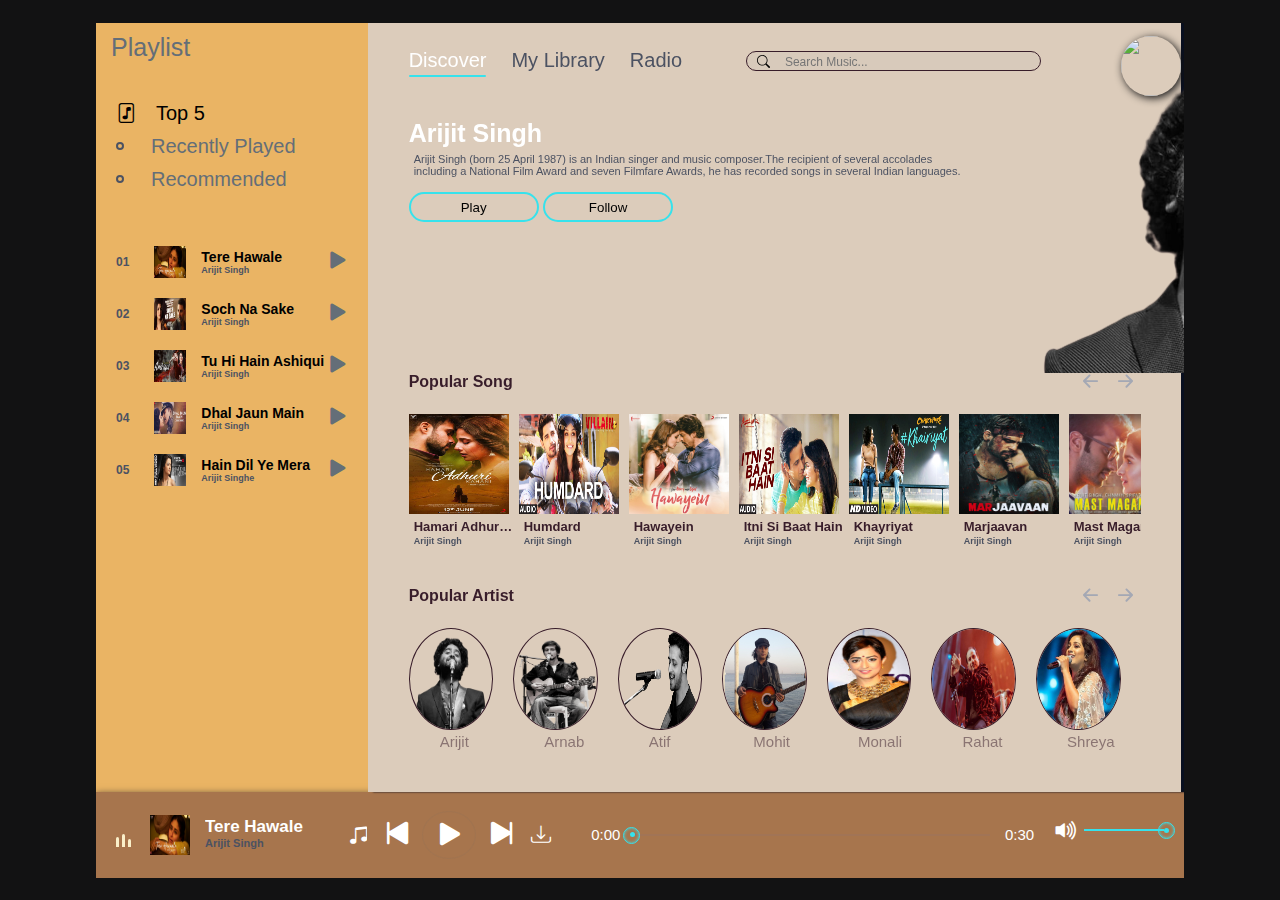
==== arijit.html @ 1f3fd1c6 "test" ====
<!DOCTYPE html>
<html lang="en">
<head>
    <meta charset="UTF-8">
    <meta name="viewport" content="width=device-width, initial-scale=1.0">
    <link rel="stylesheet" href="https://cdn.jsdelivr.net/npm/bootstrap-icons@1.10.5/font/bootstrap-icons.css">
    <link rel="stylesheet" href="style.css">
    <style>
        header .song_side::before{
            background: url('artist/arijit.png');
            background-repeat: no-repeat;
        }
    </style>
    <title>Music Player</title>
</head>
<body>
    <header>
        <div class="menu_side">
            <h1>Playlist</h1>
            <div class="playlist">
                <h4 class="active"><span></span><i class="bi bi-file-music"></i> Top 5</h4>
                <h4><span></span><i class="bi bi-file-music"></i> Recently Played</h4>
                <h4><span></span><i class="bi bi-file-music"></i> Recommended</h4>
            </div>
            <div class="menu_song">
                <li class="songItem">
                    <span>01</span>
                    <img src="img/1.jpg" alt="">
                    <h5>On My Way <br> <div class="subtitle">Alan Walker</div></h5>
                    <i class="bi playListPlay bi-play-fill" id="1"></i>
                </li>
                <li class="songItem">
                    <span>02</span>
                    <img src="img/2.jpg" alt="">
                    <h5>On My Way <br> <div class="subtitle">Alan Walker</div></h5>
                    <i class="bi playListPlay bi-play-fill" id="2"></i>
                </li>
                <li class="songItem">
                    <span>03</span>
                    <img src="on_my_way.jpg" alt="">
                    <h5>On My Way <br> <div class="subtitle">Alan Walker</div></h5>
                    <i class="bi playListPlay bi-play-fill" id="3"></i>
                </li>
                <li class="songItem">
                    <span>04</span>
                    <img src="on_my_way.jpg" alt="">
                    <h5>On My Way <br> <div class="subtitle">Alan Walker</div></h5>
                    <i class="bi playListPlay bi-play-fill" id="4"></i>
                </li>
                <li class="songItem">
                    <span>05</span>
                    <img src="on_my_way.jpg" alt="">
                    <h5>On My Way <br> <div class="subtitle">Alan Walker</div></h5>
                    <i class="bi playListPlay bi-play-fill" id="5"></i>
                </li>
            </div>
        </div>
        <div class="song_side">
            <nav>
                <ul>
                    <li>Discover <span></span></li>
                    <li>My Library</li>
                    <li>Radio</li>
                </ul>
                <div class="search">
                    <i class="bi bi-search"></i>
                    <input type="text" placeholder="Search Music...">
                    <div class="search_result">
                        <!-- <a href="" class="card">
                            <img src="img/1.jpg" alt="">
                            <div class="content">
                                Tere Hawale
                                <div class="subtitle">Arijit Singh</div>
                            </div>
                        </a> -->
                    </div>
                </div>
                <div class="user">
                    <a href="index.html"><img src="ronaldo.jpg" alt=""></a>
                </div>
            </nav>
            <div class="content">
                <h1>Arijit Singh</h1>
                <p>Arijit Singh (born 25 April 1987) is an Indian singer and music composer.The recipient of several accolades<br>including a National Film Award and seven Filmfare Awards, he has recorded songs in several Indian languages. </p>
                <div class="buttons">
                    <button>Play</button>
                    <button>Follow</button>
                </div>
            </div>
            <div class="popular_song">
                <div class="h4">
                    <h4>Popular Song</h4>
                    <div class="button_s">
                        <i class="bi bi-arrow-left-short" id="pop_song_left"></i>
                        <i class="bi bi-arrow-right-short" id="pop_song_right"></i>
                    </div>
                </div>
                <div class="pop_song">
                    <li class="songItem">
                        <div class="img_play">
                            <img src="on_my_way.jpg" alt="">
                            <i class="bi playListPlay bi-play-fill" id="6"></i>
                        </div>
                        <h5>On My Way <br> 
                            <div class="subtitle">Alan Walker</div>
                        </h5>
                    </li>
                    <li class="songItem">
                        <div class="img_play">
                            <img src="on_my_way.jpg" alt="">
                            <i class="bi playListPlay bi-play-fill" id="7"></i>
                        </div>
                        <h5>On My Way <br> 
                            <div class="subtitle">Alan Walker</div>
                        </h5>
                    </li>
                    <li class="songItem">
                        <div class="img_play">
                            <img src="on_my_way.jpg" alt="">
                            <i class="bi playListPlay bi-play-fill" id="8"></i>
                        </div>
                        <h5>On My Way <br> 
                            <div class="subtitle">Alan Walker</div>
                        </h5>
                    </li>
                    <li class="songItem">
                        <div class="img_play">
                            <img src="on_my_way.jpg" alt="">
                            <i class="bi playListPlay bi-play-fill" id="9"></i>
                        </div>
                        <h5>On My Way <br> 
                            <div class="subtitle">Alan Walker</div>
                        </h5>
                    </li>
                    <li class="songItem">
                        <div class="img_play">
                            <img src="on_my_way.jpg" alt="">
                            <i class="bi playListPlay bi-play-fill" id="10"></i>
                        </div>
                        <h5>On My Way <br> 
                            <div class="subtitle">Alan Walker</div>
                        </h5>
                    </li>
                    <li class="songItem">
                        <div class="img_play">
                            <img src="on_my_way.jpg" alt="">
                            <i class="bi playListPlay bi-play-fill" id="11"></i>
                        </div>
                        <h5>On My Way <br> 
                            <div class="subtitle">Alan Walker</div>
                        </h5>
                    </li>
                    <li class="songItem">
                        <div class="img_play">
                            <img src="on_my_way.jpg" alt="">
                            <i class="bi playListPlay bi-play-fill" id="12"></i>
                        </div>
                        <h5>On My Way <br> 
                            <div class="subtitle">Alan Walker</div>
                        </h5>
                    </li>
                    <li class="songItem">
                        <div class="img_play">
                            <img src="on_my_way.jpg" alt="">
                            <i class="bi playListPlay bi-play-fill" id="13"></i>
                        </div>
                        <h5>On My Way <br> 
                            <div class="subtitle">Alan Walker</div>
                        </h5>
                    </li>
                    <li class="songItem">
                        <div class="img_play">
                            <img src="on_my_way.jpg" alt="">
                            <i class="bi playListPlay bi-play-fill" id="14"></i>
                        </div>
                        <h5>On My Way <br> 
                            <div class="subtitle">Alan Walker</div>
                        </h5>
                    </li>
                    <li class="songItem">
                        <div class="img_play">
                            <img src="on_my_way.jpg" alt="">
                            <i class="bi playListPlay bi-play-fill" id="15"></i>
                        </div>
                        <h5>On My Way <br> 
                            <div class="subtitle">Alan Walker</div>
                        </h5>
                    </li>
                    <li class="songItem">
                        <div class="img_play">
                            <img src="on_my_way.jpg" alt="">
                            <i class="bi playListPlay bi-play-fill" id="16"></i>
                        </div>
                        <h5>On My Way <br> 
                            <div class="subtitle">Alan Walker</div>
                        </h5>
                    </li>
                    <li class="songItem">
                        <div class="img_play">
                            <img src="on_my_way.jpg" alt="">
                            <i class="bi playListPlay bi-play-fill" id="17"></i>
                        </div>
                        <h5>On My Way <br> 
                            <div class="subtitle">Alan Walker</div>
                        </h5>
                    </li>
                    <li class="songItem">
                        <div class="img_play">
                            <img src="on_my_way.jpg" alt="">
                            <i class="bi playListPlay bi-play-fill" id="18"></i>
                        </div>
                        <h5>On My Way <br> 
                            <div class="subtitle">Alan Walker</div>
                        </h5>
                    </li>
                    <li class="songItem">
                        <div class="img_play">
                            <img src="on_my_way.jpg" alt="">
                            <i class="bi playListPlay bi-play-fill" id="19"></i>
                        </div>
                        <h5>On My Way <br> 
                            <div class="subtitle">Alan Walker</div>
                        </h5>
                    </li>
                </div>
            </div>
            <div class="popular_artist">
                <div class="h4">
                    <h4>Popular Artist</h4>
                    <div class="button_s">
                        <i class="bi bi-arrow-left-short" id="pop_art_left"></i>
                        <i class="bi bi-arrow-right-short" id="pop_art_right"></i>
                    </div>
                </div>
                <div class="item">
                    <li>
                        <img src="artist/arijit.png" alt="">
                        <p>Arijit</p>
                    </li>
                    <li>
                        <img src="artist/arnab.png" alt="">
                        <p>Arnab</p>
                    </li>
                    <li>
                        <a href="atif.html"><img src="artist/atif.png" alt=""></a>
                        <p>Atif</p>
                    </li>
                    <li>
                        <img src="artist/mohit.jpg" alt="">
                        <p>Mohit</p>
                    </li>
                    <li>
                        <img src="artist/monali.jpg" alt="">
                        <p>Monali</p>
                    </li>
                    <li>
                        <img src="artist/rahat.jpg" alt="">
                        <p>Rahat</p>
                    </li>
                    <li>
                        <img src="artist/shreya.jpg" alt="">
                        <p>Shreya</p>
                    </li>
                </div>
            </div>
        </div>
        <div class="master_play">
            <div class="wave" id="wave">
                <div class="wave1"></div>
                <div class="wave1"></div>
                <div class="wave1"></div>
            </div>
            <img src="img/1.jpg" alt="" id="poster_master_play">
            <h5 id="title">
                Tere Hawale
                <div class="subtitle">Arijit Singh</div>
            </h5>
            <div class="icon">
                <i class="bi shuffle bi-music-note-beamed" id="shuffle">Next</i>
                <i class="bi bi-skip-start-fill" id="back"></i>
                <i class="bi bi-play-fill" id="masterPlay"></i>
                <i class="bi bi-skip-end-fill" id="next"></i>
                <a href="" download id="download"><i class="bi bi-download"></i></a>
            </div>
            <span id="current_start">0:00</span>
            <div class="bar">
                <input type="range" id="seek" min="0" max="100">
                <div class="bar2" id="bar2"></div>
                <div class="dot" id="dot"></div>
            </div>
            <span id="current_end">0:30</span>
            <div class="vol">
                <i class="bi bi-volume-up-fill" id="vol_icon"></i>
                <input type="range" min="0" max="100" id="vol">
                <div class="vol_bar" id="vol_bar"></div>
                <div class="dot" id="vol_dot"></div>
            </div>
        </div>
    </header>
    <script src="arijit.js"></script>
</body>
</html>
---- style.css ----
*{
    margin: 0px;
    padding: 0px;
}
body{
    font-family: Arial, Helvetica, sans-serif;
    width: 100%;
    height: 100vh;
    background-color: #121213;
    display: grid;
    place-items: center;
}
header{
    position: relative;
    width: 85%;
    height: 95%;
    /* border: 1px solid #ffffff; */
    display: flex;
    flex-wrap: wrap;
    overflow: hidden;
}
header .menu_side,.song_side{
    width: 25%;
    height: 90%;
    /* border: 1px solid #ffffff; */
    /* background-color: #111727; */
    background-color: #EAB464;
    box-shadow: 5px 0px 2px #090f1f;
    color: #ffffff;
}
header .song_side{
    width: 74.75%;
    /* background-color: #0b1320; */
    background-color: #DCCCBB;
}
header .master_play{
    width: 100%;
    height: 10%;
    /* background-color: #111727; */
    background-color: #A7754D;
    box-shadow: 0px 3px 8px #090f1f;
    /* border: 1px solid #ffffff; */
}
header .menu_side h1{
    font-size: 25px;
    margin-left: 15px;
    margin-top: 10px;
    font-weight: 500;
    color: #646E78;
}
header .menu_side .playlist{
    margin: 40px 0px 0px 20px;
}
header .menu_side .playlist h4{
    font-size: 20px;
    font-weight: 400;
    padding-bottom: 10px;
    color: #646E78;
    cursor: pointer;
    display: flex;
    align-items: center;
    transition: .3s linear;
}
header .menu_side .playlist h4:hover{
    color: #000;
}
header .menu_side .playlist h4 span{
    position: relative;
    margin-right: 35px;
}
header .menu_side .playlist h4 span::before{
    content: '';
    position: absolute;
    width: 4px;
    height: 4px;
    border: 2px solid #4c5262;
    border-radius: 50%;
    top: -4px;
    transition: .3s linear;
}
header .menu_side .playlist h4:hover span::before{
    border: 2px solid #ffffff;
}
header .menu_side .playlist h4 .bi{
    display: none;
}
header .menu_side .playlist .active{
    color: #000;
}
header .menu_side .playlist .active span{
    display: none;
}
header .menu_side .playlist .active .bi{
    display: flex;
    margin-right: 20px;
}
header .menu_side .menu_song{
    width: 100%;
    height: 420px;
    /* border: 1px solid #ffffff; */
    margin-top: 40px;
    overflow: auto;
}
header .menu_side .menu_song::-webkit-scrollbar{
    display: none;
}
header .menu_side .menu_song li{
    list-style-type: none;
    position: relative;
    padding: 5px 0px 5px 20px;
    display: flex;
    align-items: center;
    margin-bottom: 10px;
    cursor: pointer;
    transition: .3s linear;
}
header .menu_side .menu_song li:hover{
    background-color: rgba(0, 204, 187,.3);
}
header .menu_side .menu_song li span{
    font-size: 12px;
    font-weight: 600;
    color: #4c5262;
}
header .menu_side .menu_song li img{
    width: 32px;
    height: 32px;
    margin-left: 25px;
}
header .menu_side .menu_song li h5{
    font-size: 14px;
    margin-left: 15px;
    width: 170px;
    /* border: 1px solid #fff; */
    overflow: hidden;
    text-overflow: ellipsis;
    white-space: nowrap;
    color: #000;
}
header .menu_side .menu_song li h5 .subtitle{
    font-size: 9px;
    color: #4c5262;
}
header .menu_side .menu_song li .bi{
    position: absolute;
    right: 15px;
    font-size: 30px;
    color: #646E78;
}
header .master_play{
    display: flex;
    align-items: center;
    padding: 0px 20px;
}
header .master_play .wave {
    width: 30px;
    height: 30px;
    /* border: 1px solid #ffffff; */
    padding-bottom: 5px;
    display: flex;
    align-items: flex-end; 
    margin-right: 10px;    
}
header .master_play .wave .wave1{
    width: 3px;
    height: 10px;
    background: #FAF0CA;
    margin-right: 3px;
    border-radius: 10px 10px 0px 0px;
    /* animation: wave .5s linear infinite; */
}
header .master_play .wave .wave1:nth-child(2){
    height: 13px;
    margin-right: 3px;
    animation-delay: .4s;
}
header .master_play .wave .wave1:nth-child(3){
    height: 8px;
    animation-delay: .8s;
}
header .master_play .wave .wave1:nth-child(4){
    height: 7px;
    animation-delay: .4s;
}
header .master_play .wave .wave1:nth-child(5){
    height: 14px;
    animation-delay: .2s;
}
header .master_play .wave .wave1:nth-child(6){
    height: 9px;
    animation-delay: .9s;
}
/* javascript classes */

header .master_play .active1 .wave1{
    animation: wave .5s linear infinite;
}
header .master_play .active1 .wave1:nth-child(2){
    animation-delay: .4s;
}
header .master_play .active1 .wave1:nth-child(3){
    animation-delay: .8s;
}
header .master_play .active1 .wave1:nth-child(4){
    animation-delay: .2s;
}
header .master_play .active1 .wave1:nth-child(5){
    animation-delay: .6s;
}
header .master_play .active1 .wave1:nth-child(6){
    animation-delay: .9s;
}
@keyframes wave{
    0%{
        height: 10px;

    }
    50%{
        height: 15px;

    }
    100%{
        height: 10px;

    }
}
header .master_play img{
    width: 40px;
    height: 40px;
}
header .master_play h5{
    width: 130px;
    /* border: 1px solid #fff; */
    margin-left: 15px;
    color: #fff;
    line-height: 17px;
    overflow: hidden;
    text-overflow: ellipsis;
    white-space: nowrap;
    font-size: 17px;
}
header .master_play h5 .subtitle{
    font-size: 11px;
    color: #4c5262;
    width: 100%;
    overflow: hidden;
    text-overflow: ellipsis;
    white-space: nowrap;
}
header .master_play .icon{
    font-size: 40px;
    color: #fff;
    margin: 0px 20px 0px 40px;
    display: flex;
    align-items: center;
}
header .master_play .icon .bi{
    cursor: pointer;
    outline: none;
}
header .master_play .icon .shuffle{
    font-size: 20px;
    margin-right: 10px;
    width: 18.5px;
    overflow: hidden;
    display: flex;
    align-items: center;
}
header .master_play .icon #download{
    text-decoration: none;
    color: #fff;
    font-size: 20px;
    margin-left: 10px;
}
header .master_play .icon .bi:nth-child(3){
    border: 1px solid rgba(105, 105, 105, .1);
    border-radius: 50%;
    padding: 1px 5px 0px 7px;
    margin: 0px 5px;
}
header .master_play span{
    color: #fff;
    width: 32px;
    /* border: 1px solid #fff; */
    font-size: 11px;
    font-weight: 400;
}
header .master_play #current_start{
    margin: 0px 0px 0px 20px;
    font-size: 15px;
}
header .master_play #current_end{
    font-size: 15px;
}
header .master_play .bar{
    position: relative;
    width: 43%;
    height: 2px;
    background: rgba(105, 105, 170, .1);
    margin: 0px 15px 0px 10px;
}
header .master_play .bar .bar2{
    position: absolute;
    background: #36e2ec;
    width: 0%;
    height: 100%;
    top: 0;
    left: -12px;
    transition: .3s linear;
}
header .master_play .bar .dot{
    position: absolute;
    width: 5px;
    height: 5px;
    background: #36e2ec;
    border-radius: 50%;
    left: 0%;
    top: -1.5px;
    transition: .3s linear;
}
header .master_play .bar .dot::before{
    content: '';
    position: absolute;
    width: 15px;
    height: 15px;
    border-radius: 50%;
    border: 1px solid #36e2ec;
    left: -7px;
    top: -5.5px;
    box-shadow: inset 0px 0px 3px #36e2ec;
}
header .master_play .bar input{
    position: absolute;
    width: 100%;
    top: -8.5px;
    left: -8px;
    cursor: pointer;
    z-index: 9999999999999999999999;
    opacity: 0;
    /* height: 20px; */
}
header .master_play .vol{
    position: relative;
    width: 100px;
    height: 2px;
    background: rgba(105, 105, 170, .1);
    margin-left: 50px;
}
header .master_play .vol .bi{
    position: absolute;
    color: #fff;
    font-size: 25px;
    top: -17px;
    left: -30px;
}
header .master_play .vol input{
    position: absolute;
    width: 100%;
    top: -14px;
    left: 0px;
    cursor: pointer;
    z-index: 99999999;
    opacity: 0;
}
header .master_play .vol .vol_bar{
    position: absolute;
    background: #36e2ec;
    width: 100%;
    height: 100%;
    top: -5px;
    transition: .5s linear;
}
header .master_play .vol .dot{
    position: absolute;
    width: 5px;
    height: 5px;
    background: #36e2ec;
    border-radius: 50%;
    left: 100%;
    top: -5.5px;
    transition: .5s linear;
}
header .master_play .vol .dot::before{
    content: '';
    position: absolute;
    width: 15px;
    height: 15px;
    border-radius: 50%;
    border: 1px solid #36e2ec;
    left: -6.5px;
    top: -6.5px;
    box-shadow: inset 0px 0px 3px #36e2ec;
}
header .song_side{
    z-index: 2;
    background-repeat: no-repeat;
}
header .song_side::before{
    content: '';
    position: absolute;
    background: url('artist/arnab.png');
    left: 900px;
    background-repeat: no-repeat;
    width: 100%;
    height: 350px;
    z-index: -1;
}
header .song_side nav{
    width: 90%;
    height: 10%;
    /* border: 1px solid #fff; */
    margin: auto;
    display: flex;
    align-items: center;
    justify-content: space-between;
}
header .song_side nav ul{
    display: flex;
}
header .song_side nav ul li{
    list-style: none;
    position: relative;
    font-size: 20px;
    color: #4c5262;
    margin-right: 25px;
    cursor: pointer;
    transition: .3s linear;
}
header .song_side nav ul li:hover{
    color: #fff;
}
header .song_side nav ul li:nth-child(1){
    color: #fff;
}
header .song_side nav ul li span{
    position: absolute;
    width: 100%;
    height: 2.5px;
    background-color: #36e2ec;
    bottom: -5px;
    left: 0;
    border-radius: 20px;
}
header .song_side nav .search{
    position: relative;
    width: 40%;
    padding: px 10px;
    border-radius: 20px;
    border: 1px solid #381D2A;
    color: black;
}
header .song_side nav .search::before{
    content: '';
    position: absolute;
    width: 100%;
    height: 100%;
    background: rgba(184,184,184,.1);
    border-radius: 20px;
    backdrop-filter: blur(5px);
    z-index: -1;
}
header .song_side nav .search .search_result{
    position: absolute;
    width: 100%;
    height: 200px;
    /* border: 1px solid #fff; */
    margin-top: 10px;
    border-radius: 10px;
    overflow: auto;
    /* background-color: rgba(105, 105, 105, .1); */
}
header .song_side nav .search .search_result::-webkit-scrollbar{
    display: none;
}
header .song_side nav .search .search_result .card{
    width: 100%;
    min-height: 45px;
    border-radius: 10px;
    /* border: 1px solid #fff; */
    display: flex;
    align-items: center;
    background: rgba(184,184,184,.1);
    margin-bottom: 5px;
    text-decoration: none;
    display: none;
}
header .song_side nav .search .search_result .card img{
    width: 35px;
    height: 35px;
    border-radius: 50%;
}
header .song_side nav .search .search_result .card .content{
    width: 80%;
    height: 100%;
    /* border: 1px solid #fff; */
    padding: 0px;
    font-size: 15px;
    font-weight: 700;
    color: #fff;
}
header .song_side nav .search .search_result .card .content .subtitle{
    font-size: 10px;
    color: #a4a8b4;
    font-weight: 500;
}
header .song_side nav .search .bi{
    font-size: 13px;
    padding: 3px 0px 0px 10px;
}
header .song_side nav .search input{
    background: transparent;
    border: none;
    outline: none;
    padding: 0px 10px;
    color: #fff;
    font-size: 12px;
}
header .song_side nav .user{
    position: relative;
    width: 60px;
    height: 60px;
    /* border: 1px solid #ffff; */
    border-radius: 50%;
}
header .song_side nav .user img{
    width: 100%;
    height: 100%;
    border-radius: 50%;
    box-shadow: 2px 2px 8px #121213;
    margin-left: 40px;
    margin-top: 5px;
}
header .song_side .content{
    width: 90%;
    height: 30%;
    /* border: 1px solid #fff; */
    margin: auto;
    padding-top: 20px;
}
header .song_side .content h1{
    font-size: 25px;
    font-weight: 600;
}
header .song_side .content p{
    font-size: 11px;
    font-weight: 400;
    color: #4c5262;
    margin: 5px;
}
header .song_side .content .buttons{
    margin-top: 15px;
}
header .song_side .content .buttons button{
    width: 130px;
    height: 30px;
    border: 2px solid #36e2ec;
    border-radius: 20px;
    outline: none;
    background: none;
    color: #000;
    cursor: pointer;
    transition: .3s linear;
}
header .song_side .content .buttons button:hover{
    background: #381D2A;
    color: #fff;
}
header .song_side .content .buttons button:nth-child(2){
    background: none;
    color: #000;
}
header .song_side .content .buttons button:nth-child(2):hover{
    background: #381D2A;
    color: #fff;
}
header .song_side .popular_song{
    width: 90%;
    height: auto;
    margin: auto;
    margin-top: 15px;
    color: #381D2A;
    /* border: 1px solid #fff; */
}
header .song_side .popular_song .h4{
    display: flex;
    align-items: center;
    justify-content: space-between;
}
header .song_side .popular_song .h4 .bi{
    color: #a4a8b4;
    cursor: pointer;
    transition: .3s linear;
    font-size: 30px;
}
header .song_side .popular_song .h4 .bi:hover{
    color: #000;
}
header .song_side .popular_song .pop_song{
    width: 100%;
    height: 150px;
    margin-top: 15px;
    display: flex;
    /* border: 1px solid #fff; */
    overflow: hidden;
    scroll-behavior: smooth;
}
header .song_side .popular_song .pop_song::-webkit-scrollbar{
    display: none;
}
header .song_side .popular_song .pop_song li{
    min-width: 100px;
    height: 140px;
    list-style-type: none;
    margin-right: 10px;
    transition: .3s linear;
}
header .song_side .popular_song .pop_song li:hover{
    background: rgba(105, 105, 170, .1);
}
header .song_side .popular_song .pop_song li .img_play{
    position: relative;
    width: 100px;
    height: 100px;
    display: flex;
    align-items: center;
    justify-content: center;
}
header .song_side .popular_song .pop_song li .img_play img{
    width: 100%;
    height: 100%;
}
header .song_side .popular_song .pop_song li .img_play .bi{
    position: absolute;
    font-size: 50px;
    cursor: pointer;
    transition: .3s linear;
    color: #fff;
    opacity: 0;
}
header .song_side .popular_song .pop_song li:hover .img_play .bi{
    opacity: 1;
}
header .song_side .popular_song .pop_song li h5{
    padding: 5px 0px 0px 5px;
    line-height: 15px;
    font-size: 13px;
    width: 100px;
    overflow: hidden;
    white-space: nowrap;
    text-overflow: ellipsis;
}
header .song_side .popular_song .pop_song li h5 .subtitle{
    font-size: 9px;
    overflow: hidden;
    white-space: nowrap;
    text-overflow: ellipsis;
    color: #4c5262;
}
header .song_side .popular_artist{
    width: 90%;
    height: auto;
    margin: auto;
    margin-top: 15px;
    /* border: 1px solid #fff; */
}
header .song_side .popular_artist .h4{
    display: flex;
    align-items: center;
    justify-content: space-between;
    color: #381D2A;
}
header .song_side .popular_artist .h4 .bi{
    color: #a4a8b4;
    cursor: pointer;
    transition: .3s linear;
    font-size: 30px;
}
header .song_side .popular_artist .h4 .bi:hover{
    color: #000;
}
header .song_side .popular_artist .item{
    width: 100%;
    height: 150px;
    margin-top: 15px;
    display: flex;
    /* border: 1px solid #fff; */
    overflow: auto;
    scroll-behavior: smooth;
}
header .song_side .popular_artist p{
    width: 100%;
    font-size: 15px;
    color: #381D2A;
    font-weight: 500;
    opacity: .5;
    overflow: hidden;
    margin-left: 30px;
}
header .song_side .popular_artist .item::-webkit-scrollbar{
    display: none;
}
header .song_side .popular_artist .item li{
    list-style-type: none;
    /* position: relative; */
    width: 100px;
    height: 100px;
    border-radius: 50%;
    margin-right: 20px;
    border: 1px solid #381D2A;
    cursor: pointer;
}
header .song_side .popular_artist .item li img{
    width: 100%;
    height: 100%;
    border-radius: 50%;
}
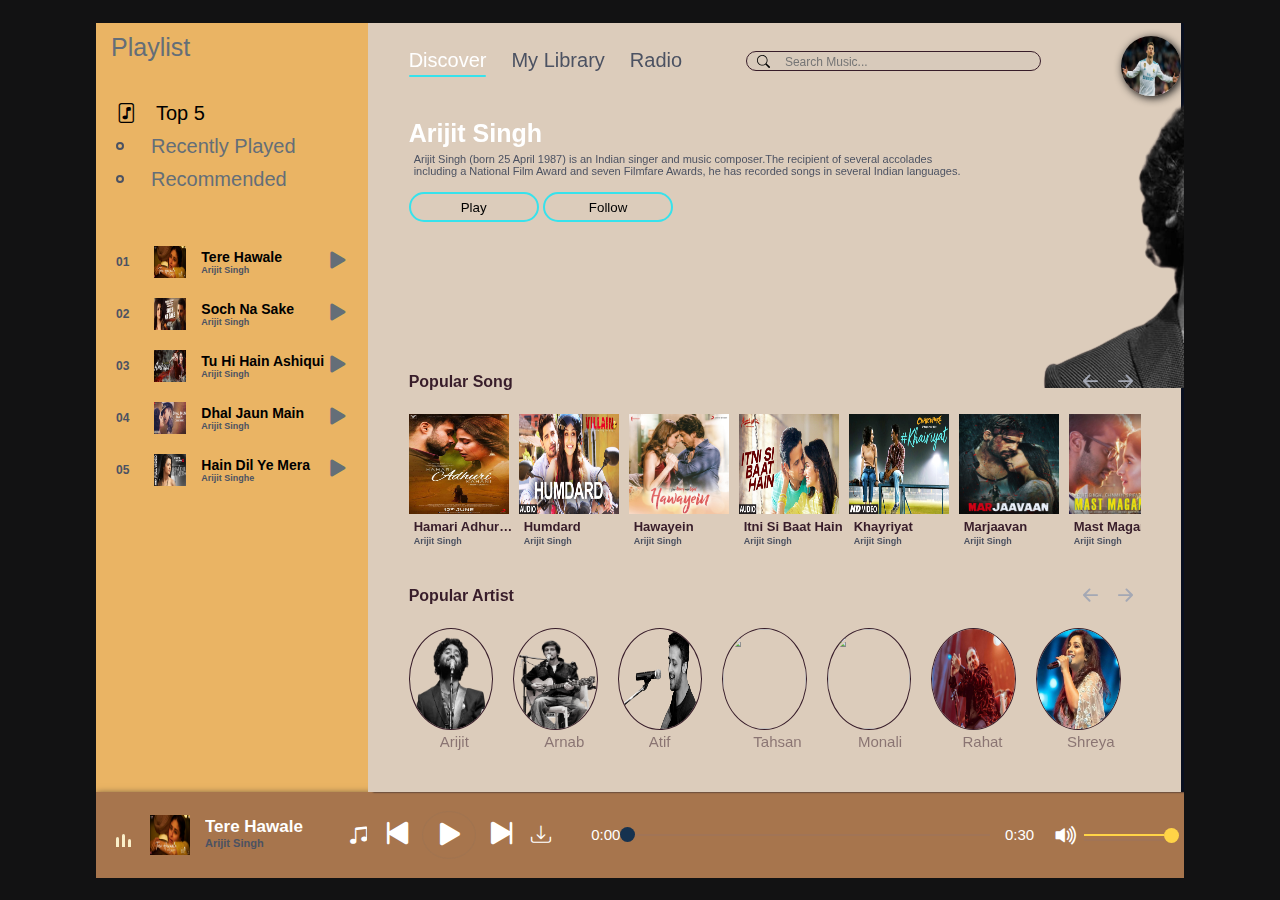
==== commit 3194243e: "test" ====
--- a/arijit.html
+++ b/arijit.html
@@ -9,6 +9,7 @@
         header .song_side::before{
             background: url('artist/arijit.png');
             background-repeat: no-repeat;
+            margin-top: 15px;
         }
     </style>
     <title>Music Player</title>
@@ -83,7 +84,7 @@
                 <h1>Arijit Singh</h1>
                 <p>Arijit Singh (born 25 April 1987) is an Indian singer and music composer.The recipient of several accolades<br>including a National Film Award and seven Filmfare Awards, he has recorded songs in several Indian languages. </p>
                 <div class="buttons">
-                    <button>Play</button>
+                    <button id="play1">Play</button>
                     <button>Follow</button>
                 </div>
             </div>
@@ -246,11 +247,11 @@
                         <p>Atif</p>
                     </li>
                     <li>
-                        <img src="artist/mohit.jpg" alt="">
-                        <p>Mohit</p>
-                    </li>
-                    <li>
-                        <img src="artist/monali.jpg" alt="">
+                        <a href="tahsan.html"><img src="artist/tahsan.png" alt=""></a>
+                        <p>Tahsan</p>
+                    </li>
+                    <li>
+                        <img src="artist/monali.png" alt="">
                         <p>Monali</p>
                     </li>
                     <li>
--- a/style.css
+++ b/style.css
@@ -301,24 +301,24 @@
 }
 header .master_play .bar .bar2{
     position: absolute;
-    background: #36e2ec;
+    background: #16324F;
     width: 0%;
     height: 100%;
     top: 0;
-    left: -12px;
+    left: 2px;
     transition: .3s linear;
 }
 header .master_play .bar .dot{
     position: absolute;
-    width: 5px;
-    height: 5px;
-    background: #36e2ec;
-    border-radius: 50%;
-    left: 0%;
-    top: -1.5px;
-    transition: .3s linear;
-}
-header .master_play .bar .dot::before{
+    width: 15px;
+    height: 15px;
+    background: #16324F;
+    border-radius: 50%;
+    left: -10px;
+    top: -7px;
+    transition: .3s linear;
+}
+/* header .master_play .bar .dot::before{
     content: '';
     position: absolute;
     width: 15px;
@@ -328,7 +328,7 @@
     left: -7px;
     top: -5.5px;
     box-shadow: inset 0px 0px 3px #36e2ec;
-}
+} */
 header .master_play .bar input{
     position: absolute;
     width: 100%;
@@ -345,6 +345,7 @@
     height: 2px;
     background: rgba(105, 105, 170, .1);
     margin-left: 50px;
+    margin-top: 10px;
 }
 header .master_play .vol .bi{
     position: absolute;
@@ -364,7 +365,7 @@
 }
 header .master_play .vol .vol_bar{
     position: absolute;
-    background: #36e2ec;
+    background: #FFD447;
     width: 100%;
     height: 100%;
     top: -5px;
@@ -372,15 +373,15 @@
 }
 header .master_play .vol .dot{
     position: absolute;
-    width: 5px;
-    height: 5px;
-    background: #36e2ec;
+    width: 15px;
+    height: 15px;
+    background: #FFD447;
     border-radius: 50%;
     left: 100%;
-    top: -5.5px;
+    top: -10.5px;
     transition: .5s linear;
 }
-header .master_play .vol .dot::before{
+/* header .master_play .vol .dot::before{
     content: '';
     position: absolute;
     width: 15px;
@@ -390,7 +391,7 @@
     left: -6.5px;
     top: -6.5px;
     box-shadow: inset 0px 0px 3px #36e2ec;
-}
+} */
 header .song_side{
     z-index: 2;
     background-repeat: no-repeat;
@@ -540,6 +541,7 @@
 header .song_side .content h1{
     font-size: 25px;
     font-weight: 600;
+    color: #fff;
 }
 header .song_side .content p{
     font-size: 11px;
@@ -615,7 +617,7 @@
     transition: .3s linear;
 }
 header .song_side .popular_song .pop_song li:hover{
-    background: rgba(105, 105, 170, .1);
+    background: rgba(0, 204, 187,.3);
 }
 header .song_side .popular_song .pop_song li .img_play{
     position: relative;
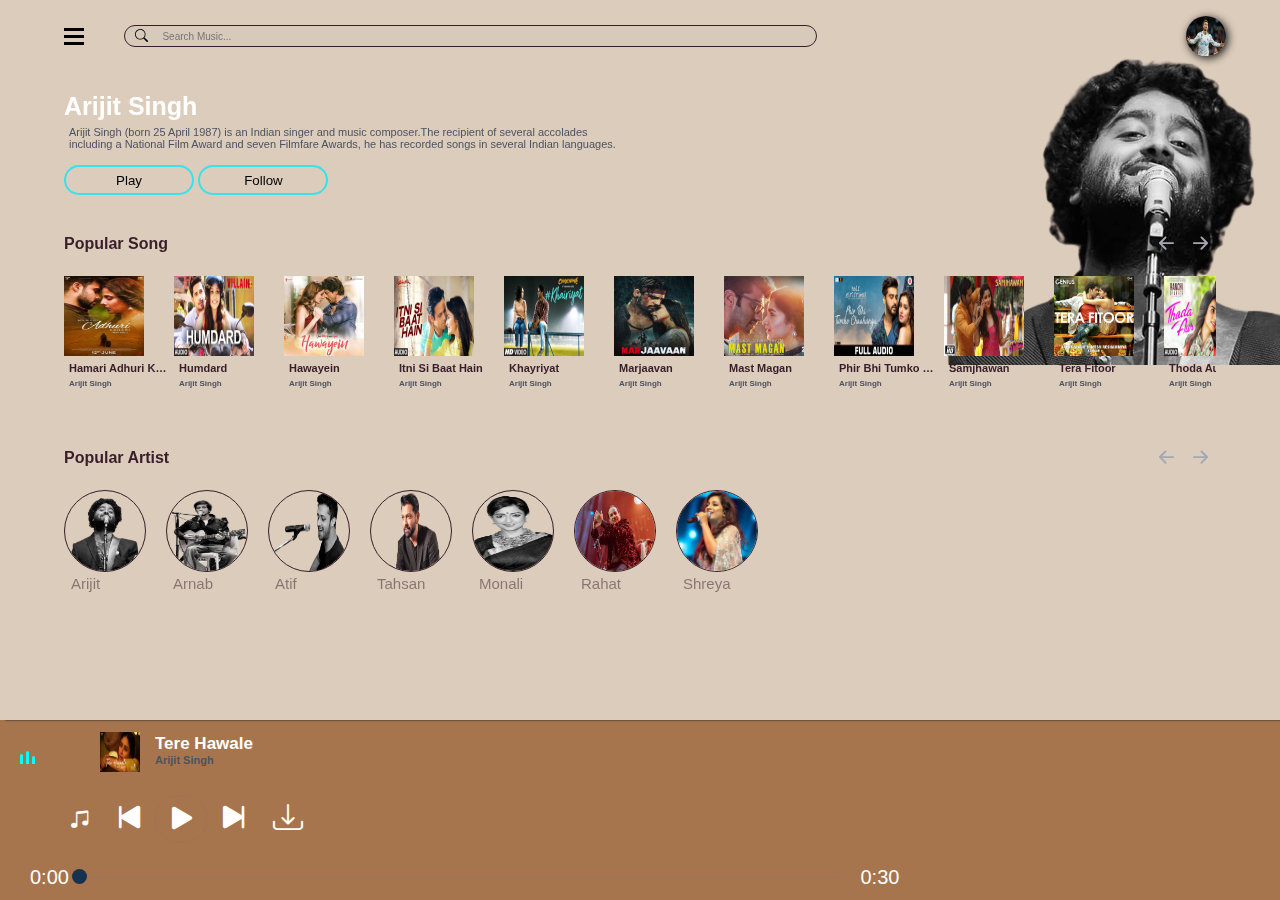
==== commit b23c3ce9: "test" ====
--- a/arijit.html
+++ b/arijit.html
@@ -58,6 +58,11 @@
         </div>
         <div class="song_side">
             <nav>
+                <div class="threedot" id="fetch">
+                    <div class="line"></div>
+                    <div class="line"></div>
+                    <div class="line"></div>
+                </div>
                 <ul>
                     <li>Discover <span></span></li>
                     <li>My Library</li>
--- a/style.css
+++ b/style.css
@@ -4,7 +4,7 @@
 }
 body{
     font-family: Arial, Helvetica, sans-serif;
-    width: 100%;
+    width: 100vw;
     height: 100vh;
     background-color: #121213;
     display: grid;
@@ -12,15 +12,15 @@
 }
 header{
     position: relative;
-    width: 85%;
-    height: 95%;
+    width: 100%;
+    height: 100%;
     /* border: 1px solid #ffffff; */
     display: flex;
     flex-wrap: wrap;
     overflow: hidden;
 }
 header .menu_side,.song_side{
-    width: 25%;
+    width: 20%;
     height: 90%;
     /* border: 1px solid #ffffff; */
     /* background-color: #111727; */
@@ -29,7 +29,7 @@
     color: #ffffff;
 }
 header .song_side{
-    width: 74.75%;
+    min-width: 80%;
     /* background-color: #0b1320; */
     background-color: #DCCCBB;
 }
@@ -47,6 +47,7 @@
     margin-top: 10px;
     font-weight: 500;
     color: #646E78;
+    text-align: center;
 }
 header .menu_side .playlist{
     margin: 40px 0px 0px 20px;
@@ -399,7 +400,7 @@
 header .song_side::before{
     content: '';
     position: absolute;
-    background: url('artist/arnab.png');
+    background: url('artist/ronaldo.png');
     left: 900px;
     background-repeat: no-repeat;
     width: 100%;
@@ -417,6 +418,17 @@
 }
 header .song_side nav ul{
     display: flex;
+}
+.threedot{
+    position: absolute;
+    cursor: pointer;
+    opacity: 0;
+}
+.line{
+    width: 20px;
+    background-color: black;
+    height: 3px;
+    margin: 4px 0px;    
 }
 header .song_side nav ul li{
     list-style: none;
@@ -660,7 +672,7 @@
 }
 header .song_side .popular_artist{
     width: 90%;
-    height: auto;
+    height: 185px;
     margin: auto;
     margin-top: 15px;
     /* border: 1px solid #fff; */
@@ -696,7 +708,7 @@
     font-weight: 500;
     opacity: .5;
     overflow: hidden;
-    margin-left: 30px;
+    margin-left: 20px;
 }
 header .song_side .popular_artist .item::-webkit-scrollbar{
     display: none;
@@ -704,8 +716,8 @@
 header .song_side .popular_artist .item li{
     list-style-type: none;
     /* position: relative; */
-    width: 100px;
-    height: 100px;
+    width: 80px;
+    height: 80px;
     border-radius: 50%;
     margin-right: 20px;
     border: 1px solid #381D2A;
@@ -715,4 +727,111 @@
     width: 100%;
     height: 100%;
     border-radius: 50%;
-}+}
+
+
+
+
+
+
+@media only screen and (max-width: 1400px){
+    .threedot{
+        opacity: 1;
+    }
+    .menu_side{
+        display: none;
+    }
+    .song_side{
+        width: fit-content;
+        height: 80%;
+    }
+    header .song_side nav ul{
+        display: none;
+    }
+    header .song_side nav .search{
+        left: 60px;
+        height: 20px;
+        width: 60%;
+    }
+    header .song_side nav .search input{
+        color: black;
+        width: 60%;
+        font-size: 10px;
+    }
+    header .song_side nav .user{
+        position: relative;
+        width: 40px;
+        height: 40px;
+        /* border: 1px solid #ffff;  */
+        border-radius: 50%;
+        right: 30px;
+        bottom: 5px;
+    }
+    header .song_side::before{
+        margin-top: 30px;
+    }
+    header .song_side nav .search .search_result{
+        height: 100px;
+    }
+    header .song_side .content{
+        height: 120px;
+    }
+    header .song_side .popular_song .pop_song li{
+        width: 100px;
+        height: 100px;
+    }
+    header .song_side .popular_song .pop_song li .img_play{
+        height: 80px;
+        width: 80px;
+    }
+    header .song_side .popular_song .pop_song li h5{
+        font-size: 11px;
+    }
+    header .song_side .popular_song .pop_song li h5 .subtitle{
+        font-size: 8px;
+    }
+    header .song_side .popular_artist .item li{
+        min-height: 40px;
+        min-width: 40px;
+    }
+    header .song_side .popular_artist p{
+        margin-left: 6px;
+    }
+    header .master_play{
+        height: 20%;
+        flex-wrap: wrap;
+    }
+    header .master_play img{
+        margin-left: 40px;
+    }
+    header .master_play .icon .shuffle{
+        margin-right: 20px;
+        margin-left: 10px;
+    }
+    header .master_play .icon #download{
+        text-decoration: none;
+        color: #fff;
+        font-size: 30px;
+        margin-left: 20px;
+        width: 1000px;
+    }
+    header .master_play .vol{
+        display: none;
+    }
+    header .master_play #current_start{
+        margin: 0px 0px 0px 10px;
+        font-size: 20px;
+    }
+    header .master_play .bar{
+        width: 60%;
+        margin: 0px 15px 0px 20px;
+    }
+    header .master_play #current_end{
+        font-size: 20px;
+    }
+    header .master_play .wave .wave1{
+        background-color: aqua;
+    }
+}
+
+
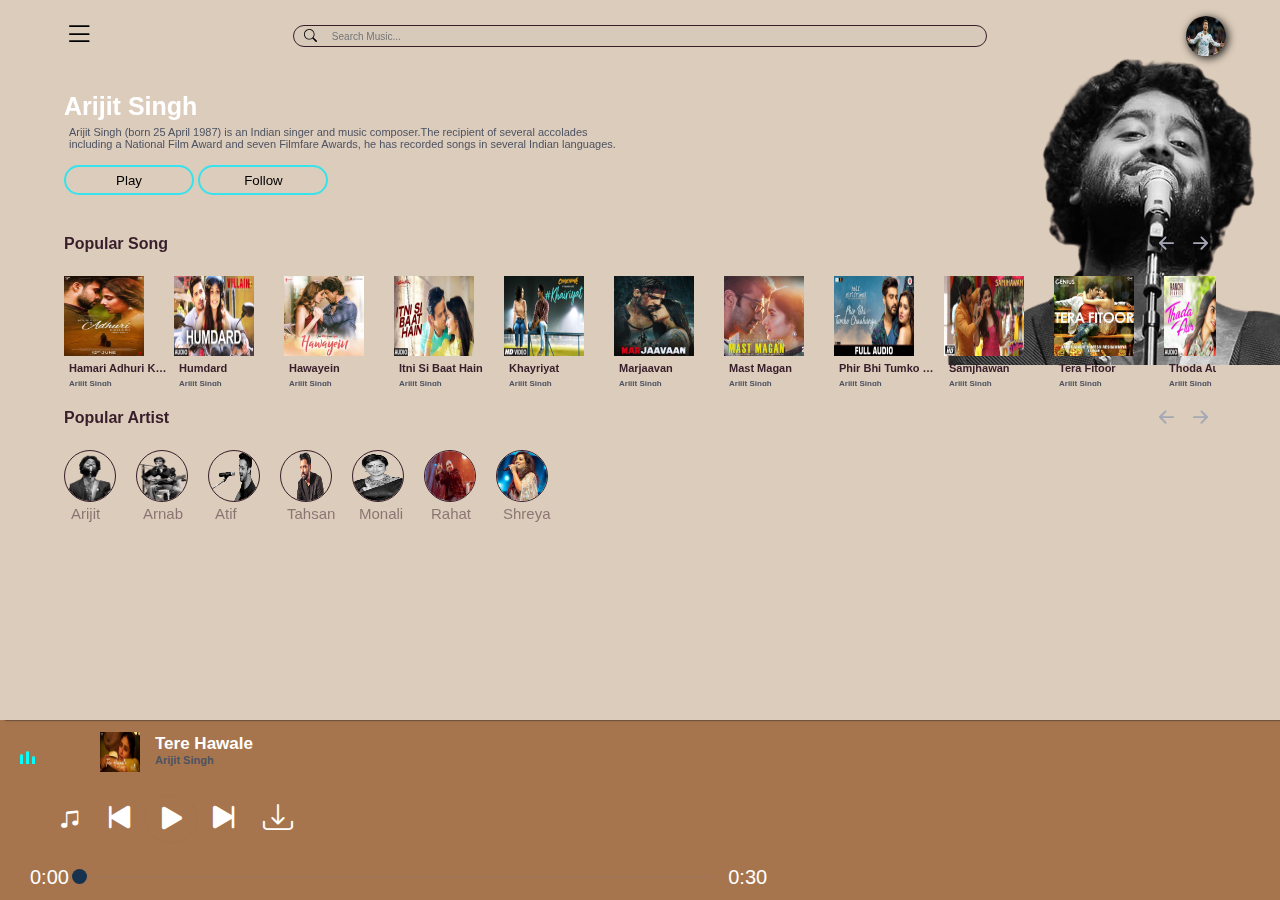
==== commit dd1f38f4: "test" ====
--- a/arijit.html
+++ b/arijit.html
@@ -16,7 +16,10 @@
 </head>
 <body>
     <header>
-        <div class="menu_side">
+        <div class="menu_side v-class">
+            <div class="cross " id="cross">
+                <i class="bi bi-x-circle"></i>
+            </div>
             <h1>Playlist</h1>
             <div class="playlist">
                 <h4 class="active"><span></span><i class="bi bi-file-music"></i> Top 5</h4>
@@ -58,10 +61,8 @@
         </div>
         <div class="song_side">
             <nav>
-                <div class="threedot" id="fetch">
-                    <div class="line"></div>
-                    <div class="line"></div>
-                    <div class="line"></div>
+                <div class="threedot" id="threedot">
+                    <i class="bi bi-list"></i>
                 </div>
                 <ul>
                     <li>Discover <span></span></li>
--- a/style.css
+++ b/style.css
@@ -420,16 +420,33 @@
     display: flex;
 }
 .threedot{
-    position: absolute;
-    cursor: pointer;
-    opacity: 0;
-}
-.line{
+    height: 60px;
     width: 20px;
-    background-color: black;
-    height: 3px;
-    margin: 4px 0px;    
-}
+    color: black;
+    position: relative;
+    top: 12px;
+    cursor: pointer;
+    display: none;
+}
+.threedot .bi{
+    font-size: 30px;
+    font-weight: 700;
+    left: 5px;
+}
+.cross{
+    height: 50px;
+    width: 10px;
+    color: black;
+    position: relative;
+    top: 12px;
+    left: 15px;
+    cursor: pointer;
+}
+.cross .bi{
+    font-size: 30px;
+    font-weight: 700;
+}
+
 header .song_side nav ul li{
     list-style: none;
     position: relative;
@@ -698,7 +715,7 @@
     margin-top: 15px;
     display: flex;
     /* border: 1px solid #fff; */
-    overflow: auto;
+    overflow: hidden;
     scroll-behavior: smooth;
 }
 header .song_side .popular_artist p{
@@ -708,6 +725,7 @@
     font-weight: 500;
     opacity: .5;
     overflow: hidden;
+    scroll-behavior: smooth;
     margin-left: 20px;
 }
 header .song_side .popular_artist .item::-webkit-scrollbar{
@@ -736,20 +754,23 @@
 
 @media only screen and (max-width: 1400px){
     .threedot{
-        opacity: 1;
+        display: block;
     }
     .menu_side{
-        display: none;
+        /* display: none; */
+        min-width: 100%;
+        max-height: 80%;
     }
     .song_side{
-        width: fit-content;
+        /* display: none; */
+        width: 100%;
         height: 80%;
     }
     header .song_side nav ul{
         display: none;
     }
     header .song_side nav .search{
-        left: 60px;
+        left: 10px;
         height: 20px;
         width: 60%;
     }
@@ -776,9 +797,13 @@
     header .song_side .content{
         height: 120px;
     }
+    header .song_side .popular_song .pop_song{
+        /* width: 90px; */
+        height: 110px;
+    }
     header .song_side .popular_song .pop_song li{
-        width: 100px;
-        height: 100px;
+        width: 90px;
+        height: 90px;
     }
     header .song_side .popular_song .pop_song li .img_play{
         height: 80px;
@@ -790,9 +815,16 @@
     header .song_side .popular_song .pop_song li h5 .subtitle{
         font-size: 8px;
     }
+    header .song_side .popular_artist{
+        margin-bottom: 10px;
+        height: 160px;
+    }
+    header .song_side .popular_artist .item{
+        height: 100px;
+    }
     header .song_side .popular_artist .item li{
-        min-height: 40px;
-        min-width: 40px;
+        height: 50px;
+        width: 50px;
     }
     header .song_side .popular_artist p{
         margin-left: 6px;
@@ -806,7 +838,7 @@
     }
     header .master_play .icon .shuffle{
         margin-right: 20px;
-        margin-left: 10px;
+        /* margin-left: 10px; */
     }
     header .master_play .icon #download{
         text-decoration: none;
@@ -823,7 +855,7 @@
         font-size: 20px;
     }
     header .master_play .bar{
-        width: 60%;
+        width: 50%;
         margin: 0px 15px 0px 20px;
     }
     header .master_play #current_end{
@@ -832,6 +864,9 @@
     header .master_play .wave .wave1{
         background-color: aqua;
     }
-}
-
-
+    .v-class{
+        display: none;
+    }
+}
+
+
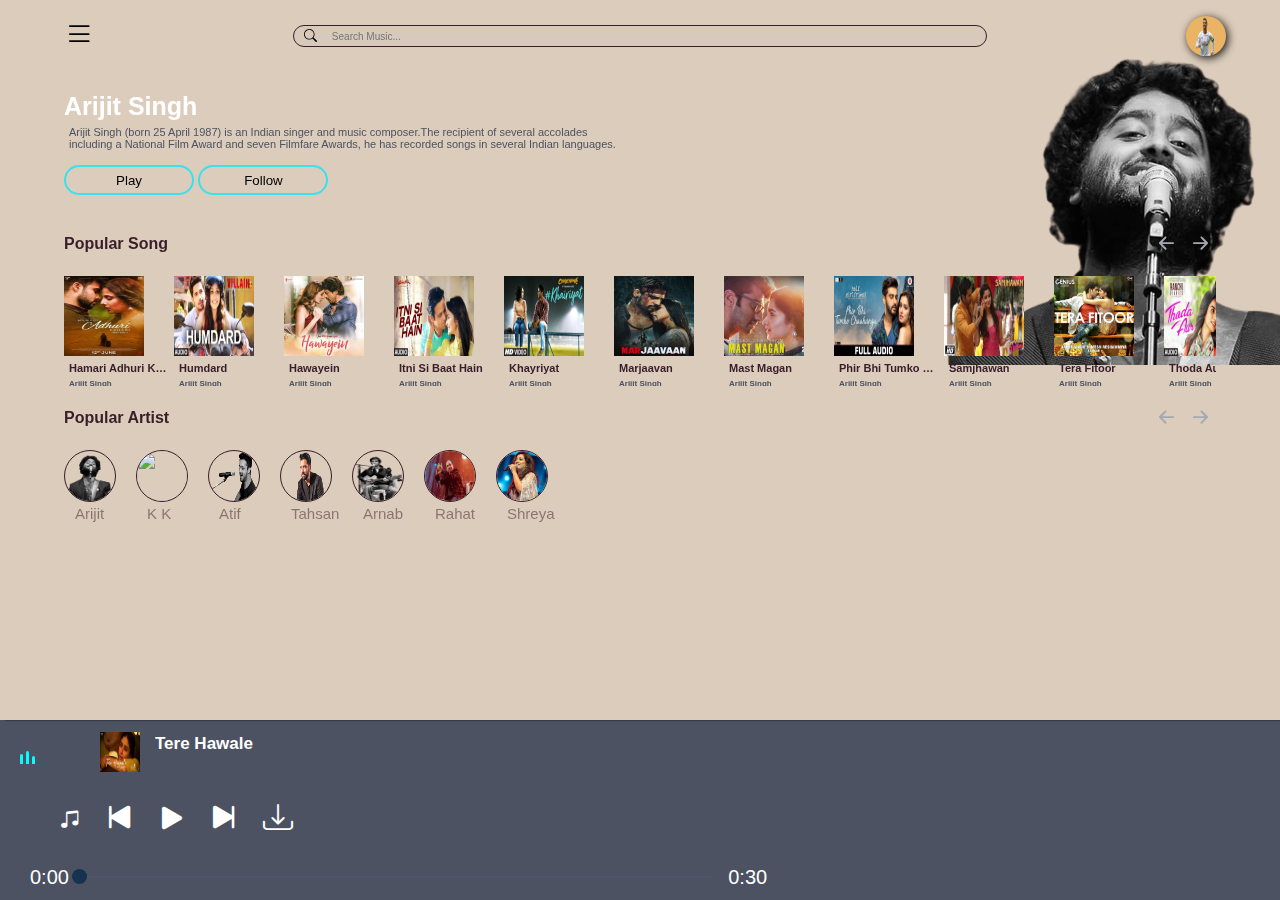
==== commit 8ba21a0f: "test" ====
--- a/arijit.html
+++ b/arijit.html
@@ -83,7 +83,7 @@
                     </div>
                 </div>
                 <div class="user">
-                    <a href="index.html"><img src="ronaldo.jpg" alt=""></a>
+                    <a href="index.html"><img src="artist/ronaldo.png" alt=""></a>
                 </div>
             </nav>
             <div class="content">
@@ -245,20 +245,20 @@
                         <p>Arijit</p>
                     </li>
                     <li>
+                        <a href="kk.html"><img src="artist/kk.png" alt=""></a>
+                        <p> K K</p>
+                    </li>
+                    <li>
+                        <a href="atif.html"><img src="artist/atif.png" alt=""></a>
+                        <p>Atif</p>
+                    </li>
+                    <li>
+                        <a href="tahsan.html"><img src="artist/tahsan.png" alt=""></a>
+                        <p>Tahsan</p>
+                    </li>
+                    <li>
                         <img src="artist/arnab.png" alt="">
                         <p>Arnab</p>
-                    </li>
-                    <li>
-                        <a href="atif.html"><img src="artist/atif.png" alt=""></a>
-                        <p>Atif</p>
-                    </li>
-                    <li>
-                        <a href="tahsan.html"><img src="artist/tahsan.png" alt=""></a>
-                        <p>Tahsan</p>
-                    </li>
-                    <li>
-                        <img src="artist/monali.png" alt="">
-                        <p>Monali</p>
                     </li>
                     <li>
                         <img src="artist/rahat.jpg" alt="">
--- a/style.css
+++ b/style.css
@@ -37,7 +37,7 @@
     width: 100%;
     height: 10%;
     /* background-color: #111727; */
-    background-color: #A7754D;
+    background-color: #4c5262;
     box-shadow: 0px 3px 8px #090f1f;
     /* border: 1px solid #ffffff; */
 }
@@ -441,6 +441,7 @@
     top: 12px;
     left: 15px;
     cursor: pointer;
+    display: none;
 }
 .cross .bi{
     font-size: 30px;
@@ -559,6 +560,7 @@
     box-shadow: 2px 2px 8px #121213;
     margin-left: 40px;
     margin-top: 5px;
+    background-color: #EAB464;
 }
 header .song_side .content{
     width: 90%;
@@ -756,6 +758,9 @@
     .threedot{
         display: block;
     }
+    .cross{
+        display: block;
+    }
     .menu_side{
         /* display: none; */
         min-width: 100%;
@@ -826,8 +831,12 @@
         height: 50px;
         width: 50px;
     }
+    header .song_side .popular_artist .item li img{
+        height: 50px;
+        width: 50px;
+    }
     header .song_side .popular_artist p{
-        margin-left: 6px;
+        margin-left: 10px;
     }
     header .master_play{
         height: 20%;
@@ -867,6 +876,9 @@
     .v-class{
         display: none;
     }
-}
-
-
+    header .master_play{
+        background-color: #4c5262;
+    }
+}
+
+
